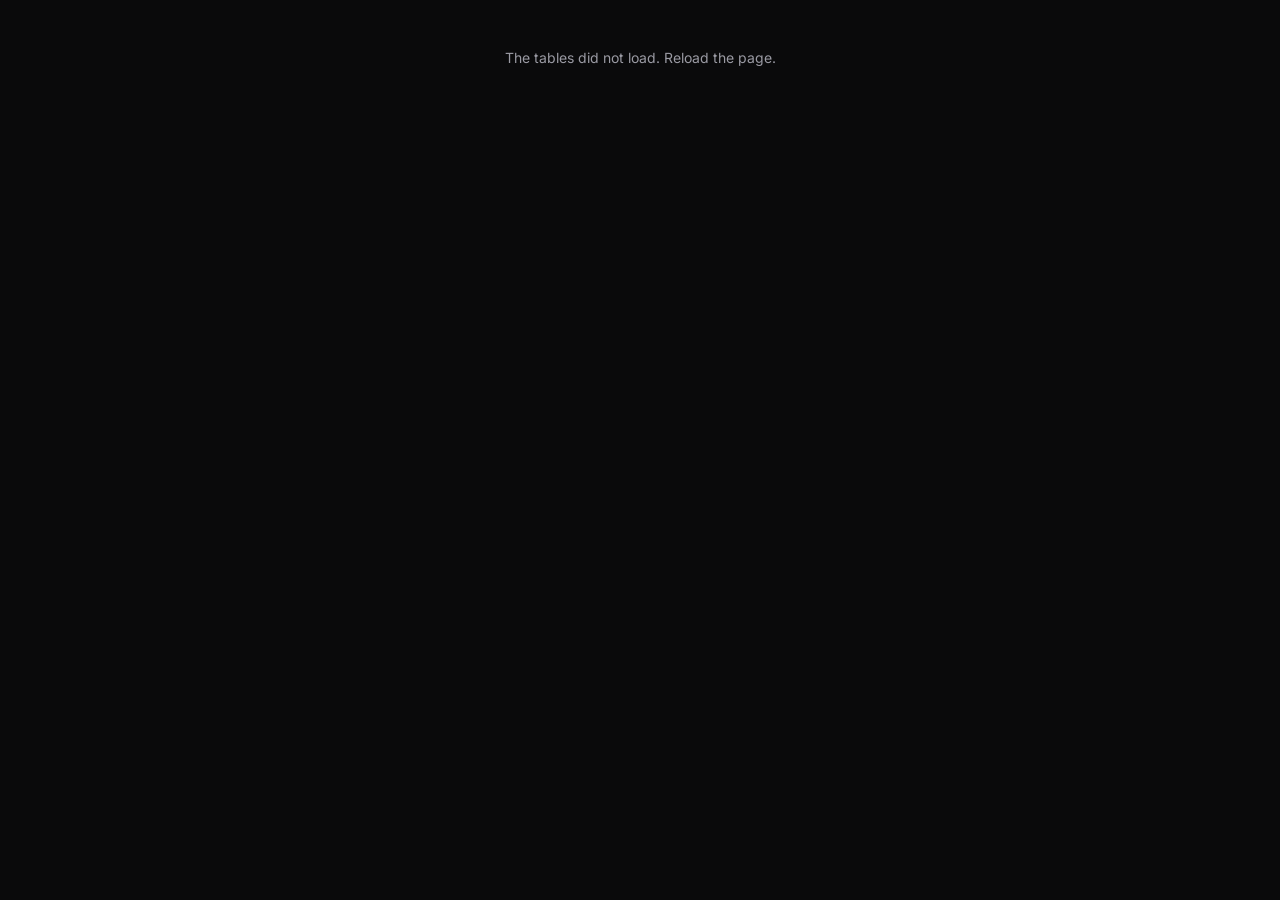
==== guide/index.html @ 0ccacfd0 "Quick guide, work in progress: a looser style for the engine, the table builder and the page Not fin" ====
<!doctype html>
<html lang="en">
<head>
<meta charset="utf-8">
<meta name="viewport" content="width=device-width,initial-scale=1,viewport-fit=cover">
<meta name="theme-color" content="#0A0A0B">
<title>Menlo Guide</title>
<link rel="icon" href="data:image/svg+xml,%3Csvg xmlns='http://www.w3.org/2000/svg' viewBox='0 0 40 40'%3E%3Crect width='40' height='40' rx='9' fill='%23FFD60A'/%3E%3Cpath d='M8 30V11l12 11 12-11v19h-5V22l-7 6.5L13 22v8z' fill='%230A0A0B'/%3E%3C/svg%3E">
<link rel="stylesheet" href="fonts.css">
<link rel="stylesheet" href="guide.css">
</head>
<body>
<!-- The quick guide: seat, stack, cards, what happened -> the play, read from tables (data.js).
     The page is these files and nothing else: it needs no server program and asks nobody for anything. -->
<div id="guide" class="guide"><p class="loading">Loading the tables&hellip;</p></div>
<noscript>The quick guide needs JavaScript.</noscript>
<script src="data.js"></script>
<script src="guide.js"></script>
</body>
</html>
---- guide/fonts.css ----
/* The two faces of Menlo.bet, kept beside the page: it asks nobody for anything. */
@font-face{font-family:"Barlow Semi Condensed";font-weight:700;font-style:normal;font-display:swap;src:url(fonts/barlow-semi-condensed-latin-700-normal.woff2) format("woff2")}
@font-face{font-family:"Barlow Semi Condensed";font-weight:800;font-style:normal;font-display:swap;src:url(fonts/barlow-semi-condensed-latin-800-normal.woff2) format("woff2")}
@font-face{font-family:"Barlow Semi Condensed";font-weight:800;font-style:italic;font-display:swap;src:url(fonts/barlow-semi-condensed-latin-800-italic.woff2) format("woff2")}
@font-face{font-family:Inter;font-weight:400;font-style:normal;font-display:swap;src:url(fonts/inter-latin-400-normal.woff2) format("woff2")}
@font-face{font-family:Inter;font-weight:500;font-style:normal;font-display:swap;src:url(fonts/inter-latin-500-normal.woff2) format("woff2")}
@font-face{font-family:Inter;font-weight:600;font-style:normal;font-display:swap;src:url(fonts/inter-latin-600-normal.woff2) format("woff2")}
@font-face{font-family:Inter;font-weight:700;font-style:normal;font-display:swap;src:url(fonts/inter-latin-700-normal.woff2) format("woff2")}
---- guide/guide.css ----
/* Menlo quick guide: one dark look, phone first.  The colours and the type are the table app's
   (poker_coach/app/static/app.css, section 2). */

/* ---------- 1. Tokens ---------- */
:root{
  color-scheme:dark;
  --ink:#0A0A0B;--panel:#151518;--raised:#1D1D22;--line:#26262B;--line-strong:#3A3A42;
  --yellow:#FFD60A;--yellow-hover:#E6B800;--yellow-wash:#1E1A0B;--yellow-deep:#3F3815;
  --white:#FFFFFF;--soft:#C9C9D1;--grey:#9A9AA3;
  --win:#3DDC84;--loss:#FF5C5C;--hot:#FF6B4A;
  --display:"Barlow Semi Condensed","Arial Narrow",Arial,sans-serif;
  --body:Inter,system-ui,"Segoe UI",Roboto,Arial,sans-serif;
  --r-card:16px;--r-ctl:12px;--r-in:10px;
  --gut:16px;
}

/* ---------- 2. Base ---------- */
*{box-sizing:border-box}
html,body{margin:0}
body{background:var(--ink);color:var(--white);font:400 14px/1.45 var(--body);
  -webkit-font-smoothing:antialiased;-moz-osx-font-smoothing:grayscale;-webkit-text-size-adjust:100%}
button,input{font:inherit;color:inherit;margin:0}
button{cursor:pointer;background:none;border:0;padding:0;text-align:inherit;-webkit-tap-highlight-color:transparent;touch-action:manipulation}
button:disabled{cursor:default}
h1,h2,h3,p{margin:0}
[hidden]{display:none!important}
:focus{outline:0}
:focus-visible{outline:2px solid var(--white);outline-offset:2px}
.eyebrow{font:700 11px/1.2 var(--body);letter-spacing:.1em;text-transform:uppercase;color:var(--grey)}
.hint{font-size:12px;color:var(--grey)}
.num{font-family:var(--display);font-weight:800;font-variant-numeric:tabular-nums lining-nums}

.guide{max-width:1180px;margin:0 auto;
  padding:0 max(var(--gut),env(safe-area-inset-right,0px)) 32px max(var(--gut),env(safe-area-inset-left,0px))}

/* ---------- 3. Header ---------- */
.top{display:flex;align-items:center;justify-content:space-between;gap:12px;height:52px}
.brand{display:flex;align-items:center;gap:10px;min-width:0}
.brand .mark{width:28px;height:28px;flex:none;display:block}
.word{font:italic 800 22px/1 var(--display);text-transform:uppercase;letter-spacing:-.01em;white-space:nowrap}
.word b{color:var(--yellow);font-weight:800}
.brand .sub{font:700 11px/1 var(--body);letter-spacing:.1em;text-transform:uppercase;color:var(--grey);white-space:nowrap;
  padding-left:10px;border-left:1px solid var(--line-strong)}
.next{flex:none;height:36px;padding:0 14px;border-radius:999px;border:1px solid var(--line-strong);background:var(--panel);
  font:600 13px/1 var(--body);color:var(--white);white-space:nowrap}
.next:hover{border-color:var(--white)}
.next b{color:var(--yellow);font-weight:700}

/* ---------- 4. Columns ---------- */
.cols{display:flex;flex-direction:column;gap:12px}
.col{display:contents}
#answer{order:1}
/* The answer in one line.  It takes no room: it lies over the top of the page while the answer is out of sight. */
#mini{order:1;position:sticky;top:0;z-index:6;height:0;margin-top:-12px}
.minibar{display:none;position:absolute;top:0;left:calc(-1 * var(--gut));right:calc(-1 * var(--gut));height:46px;align-items:center;gap:10px;
  padding:0 var(--gut);background:var(--panel);color:var(--white);border-bottom:1px solid var(--line-strong);box-shadow:0 6px 16px rgba(0,0,0,.5);text-align:left}
#mini.on .minibar{display:flex}
#mini.off .minibar{display:none}
.minibar b{font:800 18px/1 var(--display);padding:4px 7px;border-radius:6px;background:var(--white);color:var(--ink)}
.minibar .verb{font:italic 800 26px/1 var(--display);text-transform:uppercase;white-space:nowrap}
.minibar .size{font:800 16px/1 var(--display);text-transform:uppercase;white-space:nowrap}
.minibar .where{margin-left:auto;font:600 12px/1 var(--body);opacity:.75;white-space:nowrap}
.minibar.attack{background:var(--yellow);color:var(--ink);border-color:var(--yellow)}
.minibar.attack b{background:var(--ink);color:var(--yellow)}
.minibar.fold .verb{color:var(--soft)}
#inputs{order:2}
#plan{order:3}
#chart{order:4}
#post{order:5}
#notes{order:6}

.card{background:var(--panel);border:1px solid var(--line);border-radius:var(--r-card);padding:12px}
.card > .eyebrow:first-child{margin-bottom:10px}

/* ---------- 5. The answer ---------- */
.slab{border-radius:var(--r-card);padding:10px 14px 12px;background:var(--panel);border:1px solid var(--line-strong);min-height:96px}
.slab .spot{display:flex;justify-content:space-between;gap:10px;font:600 12px/1.3 var(--body);color:var(--grey)}
.slab .spot span:last-child{text-align:right}
.slab .row{display:flex;align-items:baseline;gap:10px;flex-wrap:wrap;margin-top:2px}
.slab .verb{font:italic 800 44px/1 var(--display);text-transform:uppercase;letter-spacing:-.01em;white-space:nowrap}
.slab .size{font:800 22px/1 var(--display);text-transform:uppercase;white-space:nowrap}
.slab .tag{align-self:center;padding:3px 8px;border-radius:999px;font:700 11px/1.2 var(--body);letter-spacing:.06em;text-transform:uppercase;
  background:var(--ink);color:var(--yellow);white-space:nowrap}
.slab .why{margin-top:6px;font-size:13px;line-height:1.4;color:var(--soft)}
.slab .facts{display:flex;flex-wrap:wrap;gap:6px;margin-top:8px}
.fact{padding:4px 8px;border-radius:8px;background:rgba(255,255,255,.08);font:600 12px/1.2 var(--body);white-space:nowrap}
.fact b{font:800 14px/1 var(--display);margin-left:4px}
.slab.attack{background:var(--yellow);border-color:var(--yellow);color:var(--ink)}
.slab.attack .spot,.slab.attack .why{color:var(--ink)}
.slab.attack .fact{background:rgba(10,10,11,.1)}
.slab.attack .tag{background:var(--ink);color:var(--yellow)}
.slab.passive{border:2px solid var(--white);padding:9px 13px 11px}
.slab.fold .verb{color:var(--soft)}
.slab.idle{border-style:dashed;border-color:var(--line-strong)}
.slab.idle .verb{font-size:30px;color:var(--grey)}

/* ---------- 6. Inputs ---------- */
.field{padding:10px 0;border-top:1px solid var(--line)}
.field:first-child{border-top:0;padding-top:0}
.field:last-child{padding-bottom:0}
.field > .head{display:flex;align-items:center;justify-content:space-between;gap:10px;margin-bottom:8px;min-height:20px}
.field > .head .hint{text-align:right}
.chips{display:flex;flex-wrap:wrap;gap:6px}
.chip{min-height:40px;min-width:44px;padding:0 12px;border-radius:var(--r-in);border:1px solid var(--line-strong);background:var(--raised);
  font:600 14px/1 var(--body);color:var(--soft);display:inline-flex;align-items:center;justify-content:center;text-align:center;white-space:nowrap}
.chip:hover{border-color:var(--grey);color:var(--white)}
.chip.on{background:var(--yellow);border-color:var(--yellow);color:var(--ink);font-weight:700}
.chip.small{min-height:34px;padding:0 10px;font-size:13px}
.chip:disabled{opacity:.35}
.seats{display:grid;grid-template-columns:repeat(auto-fit,minmax(58px,1fr));gap:6px}
.seats .chip{padding:0 4px;font:800 16px/1 var(--display);letter-spacing:.01em}
.sub{margin-top:8px;display:flex;align-items:center;gap:8px;flex-wrap:wrap}
.sub .eyebrow{flex:none}
.group{margin-top:10px}
.group:first-of-type{margin-top:0}
.group > .eyebrow{display:block;margin-bottom:6px;color:var(--grey)}
.group .sub{padding:8px 10px;border-radius:var(--r-in);background:var(--ink);border:1px solid var(--line)}

.stepper{display:inline-flex;align-items:center;gap:6px}
.stepper button{width:40px;height:40px;border-radius:var(--r-in);border:1px solid var(--line-strong);background:var(--raised);
  font:800 22px/1 var(--display);display:grid;place-items:center;color:var(--white)}
.stepper button:hover{border-color:var(--grey)}
.stepper .val{min-width:34px;text-align:center;font:800 22px/1 var(--display)}
.stepper.small button{width:32px;height:32px;font-size:18px}
.stepper.small .val{font-size:18px;min-width:22px}

.stack{display:flex;align-items:center;gap:10px;flex-wrap:wrap}
.stack input{width:76px;height:40px;border-radius:var(--r-in);border:1px solid var(--line-strong);background:var(--ink);
  text-align:center;font:800 24px/1 var(--display);color:var(--white);-moz-appearance:textfield;appearance:textfield}
.stack input::-webkit-outer-spin-button,.stack input::-webkit-inner-spin-button{-webkit-appearance:none;margin:0}
.stack input:focus{border-color:var(--yellow)}
.presets{display:grid;grid-template-columns:repeat(6,1fr);gap:6px;margin-top:8px}
.presets .chip{min-width:0;padding:0;font:800 16px/1 var(--display)}

.cardsrow{display:flex;align-items:center;gap:8px;flex-wrap:wrap}
.slot{width:40px;height:52px;border-radius:8px;border:1px solid var(--line-strong);background:var(--ink);display:grid;place-items:center;
  font:800 30px/1 var(--display)}
.slot.full{background:var(--white);color:var(--ink);border-color:var(--white)}
.slot.next{border-color:var(--yellow);box-shadow:0 0 0 2px rgba(255,214,10,.25)}
.suit{display:inline-flex;border-radius:var(--r-in);overflow:hidden;border:1px solid var(--line-strong)}
.suit button{min-height:40px;padding:0 12px;font:600 14px/1 var(--body);color:var(--soft);background:var(--raised)}
.suit button + button{border-left:1px solid var(--line-strong)}
.suit button.on{background:var(--yellow);color:var(--ink);font-weight:700}
.suit button:disabled{opacity:.35}
.clear{margin-left:auto;min-height:40px;padding:0 10px;border-radius:var(--r-in);font:600 13px/1 var(--body);color:var(--grey)}
.clear:hover{color:var(--white)}
.keys{display:grid;grid-template-columns:repeat(7,1fr);gap:6px;margin-top:8px}
.key{height:46px;border-radius:var(--r-in);border:1px solid var(--line-strong);background:var(--raised);
  font:800 24px/1 var(--display);display:grid;place-items:center;color:var(--white)}
.key:hover{border-color:var(--grey)}
.key:active{background:var(--yellow);color:var(--ink);border-color:var(--yellow)}
.key.back{font:600 13px/1 var(--body);color:var(--grey)}

/* ---------- 7. What next ---------- */
.plan .rows{display:flex;flex-direction:column;gap:6px}
.planrow{display:flex;align-items:center;justify-content:space-between;gap:10px;width:100%;min-height:44px;padding:6px 10px 6px 12px;
  border-radius:var(--r-in);border:1px solid var(--line);background:var(--raised)}
button.planrow:hover{border-color:var(--grey)}
.planrow .if{font-size:13px;color:var(--soft);min-width:0}
.planrow .then{flex:none;display:flex;align-items:center;gap:8px;font:italic 800 20px/1 var(--display);text-transform:uppercase;white-space:nowrap}
.planrow .then.attack{color:var(--yellow)}
.planrow .then.fold{color:var(--grey)}
.planrow .go{width:8px;height:8px;border-right:2px solid var(--grey);border-top:2px solid var(--grey);transform:rotate(45deg);flex:none}
.plan .rule{font-size:13px;color:var(--soft);padding:2px 2px 0}

/* ---------- 8. The chart ---------- */
.chart .head{display:flex;justify-content:space-between;align-items:baseline;gap:10px;margin-bottom:8px}
.chart .title{font:800 18px/1.15 var(--display);text-transform:uppercase;letter-spacing:.01em}
.legend{display:flex;flex-wrap:wrap;gap:4px 12px;margin-bottom:8px;font:600 12px/1.3 var(--body);color:var(--soft)}
.legend span{display:inline-flex;align-items:center;gap:5px;white-space:nowrap}
.legend i{width:12px;height:12px;border-radius:3px;display:inline-block;flex:none}
.grid{display:grid;grid-template-columns:repeat(13,1fr);gap:2px;touch-action:manipulation}
.cell{aspect-ratio:1/.86;display:grid;place-items:center;border-radius:3px;background:var(--ink);color:#6E6E78;
  font:700 10.5px/1 var(--display);letter-spacing:-.01em;position:relative;min-width:0}
.cell.r{background:var(--yellow);color:var(--ink)}
.cell.j{background:var(--hot);color:var(--ink)}
.cell.c{background:var(--white);color:var(--ink)}
.cell.k{background:#34343B;color:var(--white)}
.cell.b{background:var(--yellow-deep);color:var(--yellow)}
.cell.rc{background:var(--yellow);color:var(--ink);box-shadow:inset 0 -3px 0 var(--hot)}
.cell.close::after{content:"";position:absolute;top:0;right:0;width:0;height:0;border-style:solid;border-width:0 7px 7px 0;
  border-color:transparent var(--ink) transparent transparent;border-top-right-radius:3px}
.cell.f.close::after,.cell.k.close::after,.cell.b.close::after{border-color:transparent var(--yellow) transparent transparent}
.cell.me{box-shadow:0 0 0 2px var(--ink),0 0 0 4px var(--white);z-index:1}
.cell.rc.me{box-shadow:inset 0 -3px 0 var(--hot),0 0 0 2px var(--ink),0 0 0 4px var(--white)}
.cell.band{filter:brightness(1.25)}
.legend i.r{background:var(--yellow)}.legend i.j{background:var(--hot)}.legend i.c{background:var(--white)}
.legend i.k{background:#34343B}.legend i.b{background:var(--yellow-deep);border:1px solid var(--yellow)}
.legend i.f{background:var(--ink);border:1px solid var(--line-strong)}.legend i.rc{background:var(--yellow);box-shadow:inset 0 -3px 0 var(--hot)}
.chart .foot{margin-top:8px}

/* ---------- 9. After the flop ---------- */
.post summary,.notes summary{cursor:pointer;list-style:none;display:flex;align-items:center;justify-content:space-between;gap:10px}
.post summary::-webkit-details-marker,.notes summary::-webkit-details-marker{display:none}
.post summary .title,.notes summary .title{font:800 18px/1.15 var(--display);text-transform:uppercase}
.post summary::after,.notes summary::after{content:"";width:9px;height:9px;border-right:2px solid var(--grey);border-bottom:2px solid var(--grey);
  transform:rotate(45deg);margin-right:4px;flex:none}
.post[open] summary::after,.notes[open] summary::after{transform:rotate(-135deg)}
.post .body{margin-top:10px}
.post .out{margin-top:12px;border-radius:var(--r-ctl);padding:10px 12px;border:1px solid var(--line-strong);background:var(--raised)}
.post .out.attack{background:var(--yellow);border-color:var(--yellow);color:var(--ink)}
.post .out.passive{border:2px solid var(--white)}
.post .out .verb{font:italic 800 30px/1 var(--display);text-transform:uppercase}
.post .out .size{font:800 18px/1 var(--display);text-transform:uppercase;margin-left:8px}
.post .out .why{margin-top:6px;font-size:13px}
.post .out.attack .why{color:var(--ink)}
.post .q{margin-top:10px}
.post .out + .q{margin-top:14px;padding-top:12px;border-top:1px solid var(--line)}
.post .q:first-child{margin-top:0}
.post .q > .eyebrow{display:block;margin-bottom:6px}
.post .chip{white-space:normal;line-height:1.15;padding:6px 10px;font-size:13px}
.notes .body{margin-top:10px;font-size:13px;color:var(--soft)}
.notes .body p + p{margin-top:8px}
.notes .body b{color:var(--white)}

.loading{padding:48px 0;text-align:center;color:var(--grey)}
.foot{margin-top:16px;font-size:12px;color:var(--grey);text-align:center}

/* ---------- 10. Wider ---------- */
@media (min-width:560px){
  .keys{grid-template-columns:repeat(13,1fr)}
  .key{height:44px;font-size:22px}
  .key.back{display:none}
  .presets{grid-template-columns:repeat(12,1fr)}
  .cell{font-size:12px}
}
@media (min-width:960px){
  .top{height:60px}
  .brand .mark{width:32px;height:32px}
  .word{font-size:26px}
  .cols{display:grid;grid-template-columns:minmax(380px,440px) minmax(0,1fr);gap:16px;align-items:start}
  .col{display:flex;flex-direction:column;gap:12px;min-width:0}
  #mini{display:none}
  .col.right{position:sticky;top:12px}
  .slab{min-height:128px;padding:14px 18px 16px}
  .slab .verb{font-size:60px}
  .slab .size{font-size:28px}
  .slab .why{font-size:14px}
  .cell{font-size:13px;aspect-ratio:1/.8}
  .grid{gap:3px}
}
@media (max-width:479px){
  .brand .sub{display:none}
}
@media (max-width:359px){
  .word{font-size:19px}
  .chip{padding:0 9px}
}
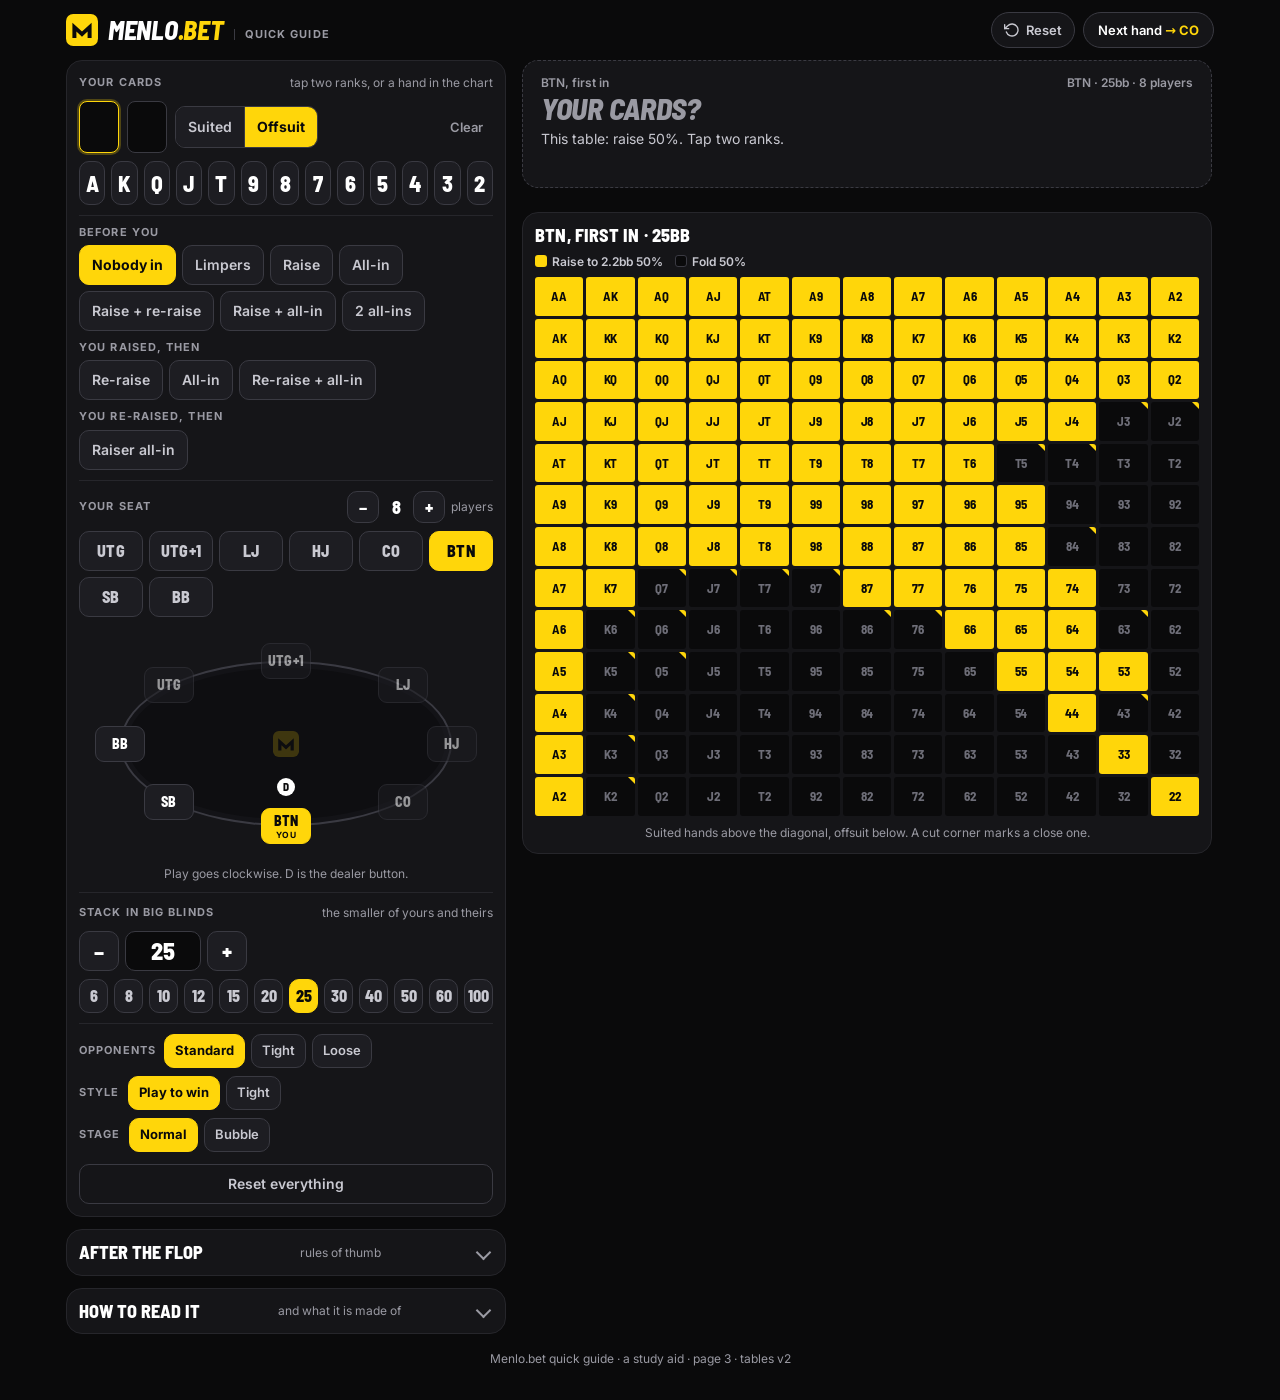
==== commit 158b83c0: "Quick guide page 3: the size of a raise, and the big blind's answers checked The user doubted a big " ====
--- a/guide/index.html
+++ b/guide/index.html
@@ -7,14 +7,16 @@
 <title>Menlo Guide</title>
 <link rel="icon" href="data:image/svg+xml,%3Csvg xmlns='http://www.w3.org/2000/svg' viewBox='0 0 40 40'%3E%3Crect width='40' height='40' rx='9' fill='%23FFD60A'/%3E%3Cpath d='M8 30V11l12 11 12-11v19h-5V22l-7 6.5L13 22v8z' fill='%230A0A0B'/%3E%3C/svg%3E">
 <link rel="stylesheet" href="fonts.css">
-<link rel="stylesheet" href="guide.css">
+<link rel="stylesheet" href="guide.css?v=3">
 </head>
 <body>
 <!-- The quick guide: seat, stack, cards, what happened -> the play, read from tables (data.js).
      The page is these files and nothing else: it needs no server program and asks nobody for anything. -->
 <div id="guide" class="guide"><p class="loading">Loading the tables&hellip;</p></div>
 <noscript>The quick guide needs JavaScript.</noscript>
-<script src="data.js"></script>
-<script src="guide.js"></script>
+<!-- The numbers are the page's (guide.js, guide.css) and the tables' (data.js): a browser that kept an
+     older copy of a file asks for the new one when its number changes. -->
+<script src="data.js?v=2"></script>
+<script src="guide.js?v=3"></script>
 </body>
 </html>
--- a/guide/guide.css
+++ b/guide/guide.css
@@ -41,9 +41,14 @@
 .word b{color:var(--yellow);font-weight:800}
 .brand .sub{font:700 11px/1 var(--body);letter-spacing:.1em;text-transform:uppercase;color:var(--grey);white-space:nowrap;
   padding-left:10px;border-left:1px solid var(--line-strong)}
+.tools{display:flex;align-items:center;gap:8px;flex:none}
+.reset{flex:none;height:36px;min-width:36px;padding:0 9px;border-radius:999px;border:1px solid var(--line-strong);background:var(--panel);
+  display:inline-flex;align-items:center;justify-content:center;gap:6px;font:600 13px/1 var(--body);color:var(--soft);white-space:nowrap}
+.reset svg{width:16px;height:16px;flex:none;fill:none;stroke:currentColor;stroke-width:2;stroke-linecap:round;stroke-linejoin:round}
+.reset span{display:none}                      /* the word shows where there is room for it (section 11) */
+.reset.undo{padding:0 12px;border-color:var(--yellow);color:var(--yellow);font-weight:700}
 .next{flex:none;height:36px;padding:0 14px;border-radius:999px;border:1px solid var(--line-strong);background:var(--panel);
   font:600 13px/1 var(--body);color:var(--white);white-space:nowrap}
-.next:hover{border-color:var(--white)}
 .next b{color:var(--yellow);font-weight:700}
 
 /* ---------- 4. Columns ---------- */
@@ -103,23 +108,47 @@
 .chips{display:flex;flex-wrap:wrap;gap:6px}
 .chip{min-height:40px;min-width:44px;padding:0 12px;border-radius:var(--r-in);border:1px solid var(--line-strong);background:var(--raised);
   font:600 14px/1 var(--body);color:var(--soft);display:inline-flex;align-items:center;justify-content:center;text-align:center;white-space:nowrap}
-.chip:hover{border-color:var(--grey);color:var(--white)}
 .chip.on{background:var(--yellow);border-color:var(--yellow);color:var(--ink);font-weight:700}
 .chip.small{min-height:34px;padding:0 10px;font-size:13px}
 .chip:disabled{opacity:.35}
 .seats{display:grid;grid-template-columns:repeat(auto-fit,minmax(58px,1fr));gap:6px}
 .seats .chip{padding:0 4px;font:800 16px/1 var(--display);letter-spacing:.01em}
+/* The table from above: seats on the rim of the felt, yours at the bottom. */
+.map{position:relative;aspect-ratio:9/5;max-width:440px;margin:12px auto 0}
+.map .felt{position:absolute;left:10%;right:10%;top:14%;bottom:14%;border-radius:50%;background:#0E0E11;border:2px solid var(--line-strong);
+  box-shadow:inset 0 0 0 5px #131317;display:grid;place-items:center}
+.map .felt .mark{width:26px;height:26px;opacity:.2}
+.pod{position:absolute;transform:translate(-50%,-50%);min-width:50px;height:36px;padding:0 6px;border-radius:9px;border:1px solid var(--line-strong);
+  background:var(--raised);color:var(--white);display:flex;flex-direction:column;align-items:center;justify-content:center;gap:3px;white-space:nowrap}
+.pod b{font:800 14px/1 var(--display);letter-spacing:.01em}
+.pod i{font:700 8.5px/1 var(--body);font-style:normal;letter-spacing:.06em;text-transform:uppercase;color:var(--grey)}
+.pod.fold{opacity:.55}                         /* out of the hand: fainter, the name still easy to read */
+.pod.you,.pod.raised,.pod.reraised{background:var(--yellow);border-color:var(--yellow);color:var(--ink);z-index:1}
+.pod.you i,.pod.raised i,.pod.reraised i{color:var(--ink)}
+.pod.raise,.pod.reraise{border-color:var(--yellow)}
+.pod.raise i,.pod.reraise i{color:var(--yellow)}
+.pod.allin{border-color:var(--hot)}
+.pod.allin i{color:var(--hot)}
+.pod.call,.pod.limp{border-color:var(--white)}
+.pod.call i,.pod.limp i{color:var(--white)}
+button.pod.can.fold{opacity:.8}                /* a seat that can be chosen is less faint than one that only folded */
+.map .dealer{position:absolute;transform:translate(-50%,-50%);width:18px;height:18px;border-radius:50%;background:var(--white);color:var(--ink);
+  font:800 11px/18px var(--display);text-align:center}
+.maphint{margin-top:6px;text-align:center}
+.resetall{display:block;width:100%;min-height:40px;margin-top:12px;border-radius:var(--r-in);border:1px solid var(--line-strong);
+  font:600 14px/1 var(--body);color:var(--soft);text-align:center}
+.resetall.undo{border-color:var(--yellow);color:var(--yellow);font-weight:700}
 .sub{margin-top:8px;display:flex;align-items:center;gap:8px;flex-wrap:wrap}
 .sub .eyebrow{flex:none}
 .group{margin-top:10px}
 .group:first-of-type{margin-top:0}
 .group > .eyebrow{display:block;margin-bottom:6px;color:var(--grey)}
+.subhint{margin:6px 2px 0}
 .group .sub{padding:8px 10px;border-radius:var(--r-in);background:var(--ink);border:1px solid var(--line)}
 
 .stepper{display:inline-flex;align-items:center;gap:6px}
 .stepper button{width:40px;height:40px;border-radius:var(--r-in);border:1px solid var(--line-strong);background:var(--raised);
   font:800 22px/1 var(--display);display:grid;place-items:center;color:var(--white)}
-.stepper button:hover{border-color:var(--grey)}
 .stepper .val{min-width:34px;text-align:center;font:800 22px/1 var(--display)}
 .stepper.small button{width:32px;height:32px;font-size:18px}
 .stepper.small .val{font-size:18px;min-width:22px}
@@ -143,11 +172,9 @@
 .suit button.on{background:var(--yellow);color:var(--ink);font-weight:700}
 .suit button:disabled{opacity:.35}
 .clear{margin-left:auto;min-height:40px;padding:0 10px;border-radius:var(--r-in);font:600 13px/1 var(--body);color:var(--grey)}
-.clear:hover{color:var(--white)}
 .keys{display:grid;grid-template-columns:repeat(7,1fr);gap:6px;margin-top:8px}
 .key{height:46px;border-radius:var(--r-in);border:1px solid var(--line-strong);background:var(--raised);
   font:800 24px/1 var(--display);display:grid;place-items:center;color:var(--white)}
-.key:hover{border-color:var(--grey)}
 .key:active{background:var(--yellow);color:var(--ink);border-color:var(--yellow)}
 .key.back{font:600 13px/1 var(--body);color:var(--grey)}
 
@@ -155,7 +182,6 @@
 .plan .rows{display:flex;flex-direction:column;gap:6px}
 .planrow{display:flex;align-items:center;justify-content:space-between;gap:10px;width:100%;min-height:44px;padding:6px 10px 6px 12px;
   border-radius:var(--r-in);border:1px solid var(--line);background:var(--raised)}
-button.planrow:hover{border-color:var(--grey)}
 .planrow .if{font-size:13px;color:var(--soft);min-width:0}
 .planrow .then{flex:none;display:flex;align-items:center;gap:8px;font:italic 800 20px/1 var(--display);text-transform:uppercase;white-space:nowrap}
 .planrow .then.attack{color:var(--yellow)}
@@ -216,7 +242,29 @@
 .loading{padding:48px 0;text-align:center;color:var(--grey)}
 .foot{margin-top:16px;font-size:12px;color:var(--grey);text-align:center}
 
-/* ---------- 10. Wider ---------- */
+/* ---------- 10. A pointer that hovers (on a phone these would stay lit after a tap) ---------- */
+@media (hover:hover){
+  .next:hover{border-color:var(--white)}
+  .chip:hover{border-color:var(--grey);color:var(--white)}
+  .stepper button:hover{border-color:var(--grey)}
+  .clear:hover{color:var(--white)}
+  .key:hover{border-color:var(--grey)}
+  button.planrow:hover{border-color:var(--grey)}
+  .reset:hover,.resetall:hover{border-color:var(--white);color:var(--white)}
+  .reset.undo:hover,.resetall.undo:hover{border-color:var(--yellow);color:var(--yellow)}
+  button.pod.can:hover{border-color:var(--white);opacity:1}
+  .chip.on:hover{border-color:var(--yellow);color:var(--ink)}
+}
+
+/* ---------- 11. Wider ---------- */
+@media (min-width:480px){
+  .reset{padding:0 12px}
+  .reset span{display:inline}
+}
+@media (max-width:399px){
+  .top{gap:8px}
+  .next{padding:0 10px}
+}
 @media (min-width:560px){
   .keys{grid-template-columns:repeat(13,1fr)}
   .key{height:44px;font-size:22px}
@@ -231,13 +279,17 @@
   .cols{display:grid;grid-template-columns:minmax(380px,440px) minmax(0,1fr);gap:16px;align-items:start}
   .col{display:flex;flex-direction:column;gap:12px;min-width:0}
   #mini{display:none}
-  .col.right{position:sticky;top:12px}
+  /* the answer, what comes next and the chart stay in sight while the choices scroll; when they are taller
+     than the window they scroll on their own */
+  .col.right{position:sticky;top:12px;max-height:calc(100vh - 72px);overflow-y:auto;overscroll-behavior:contain;
+    scrollbar-width:thin;scrollbar-color:var(--line-strong) transparent;padding-right:2px}
   .slab{min-height:128px;padding:14px 18px 16px}
   .slab .verb{font-size:60px}
   .slab .size{font-size:28px}
   .slab .why{font-size:14px}
   .cell{font-size:13px;aspect-ratio:1/.8}
   .grid{gap:3px}
+  .plan .rows{display:grid;grid-template-columns:1fr 1fr}        /* two side by side: the chart keeps its place in the window */
 }
 @media (max-width:479px){
   .brand .sub{display:none}
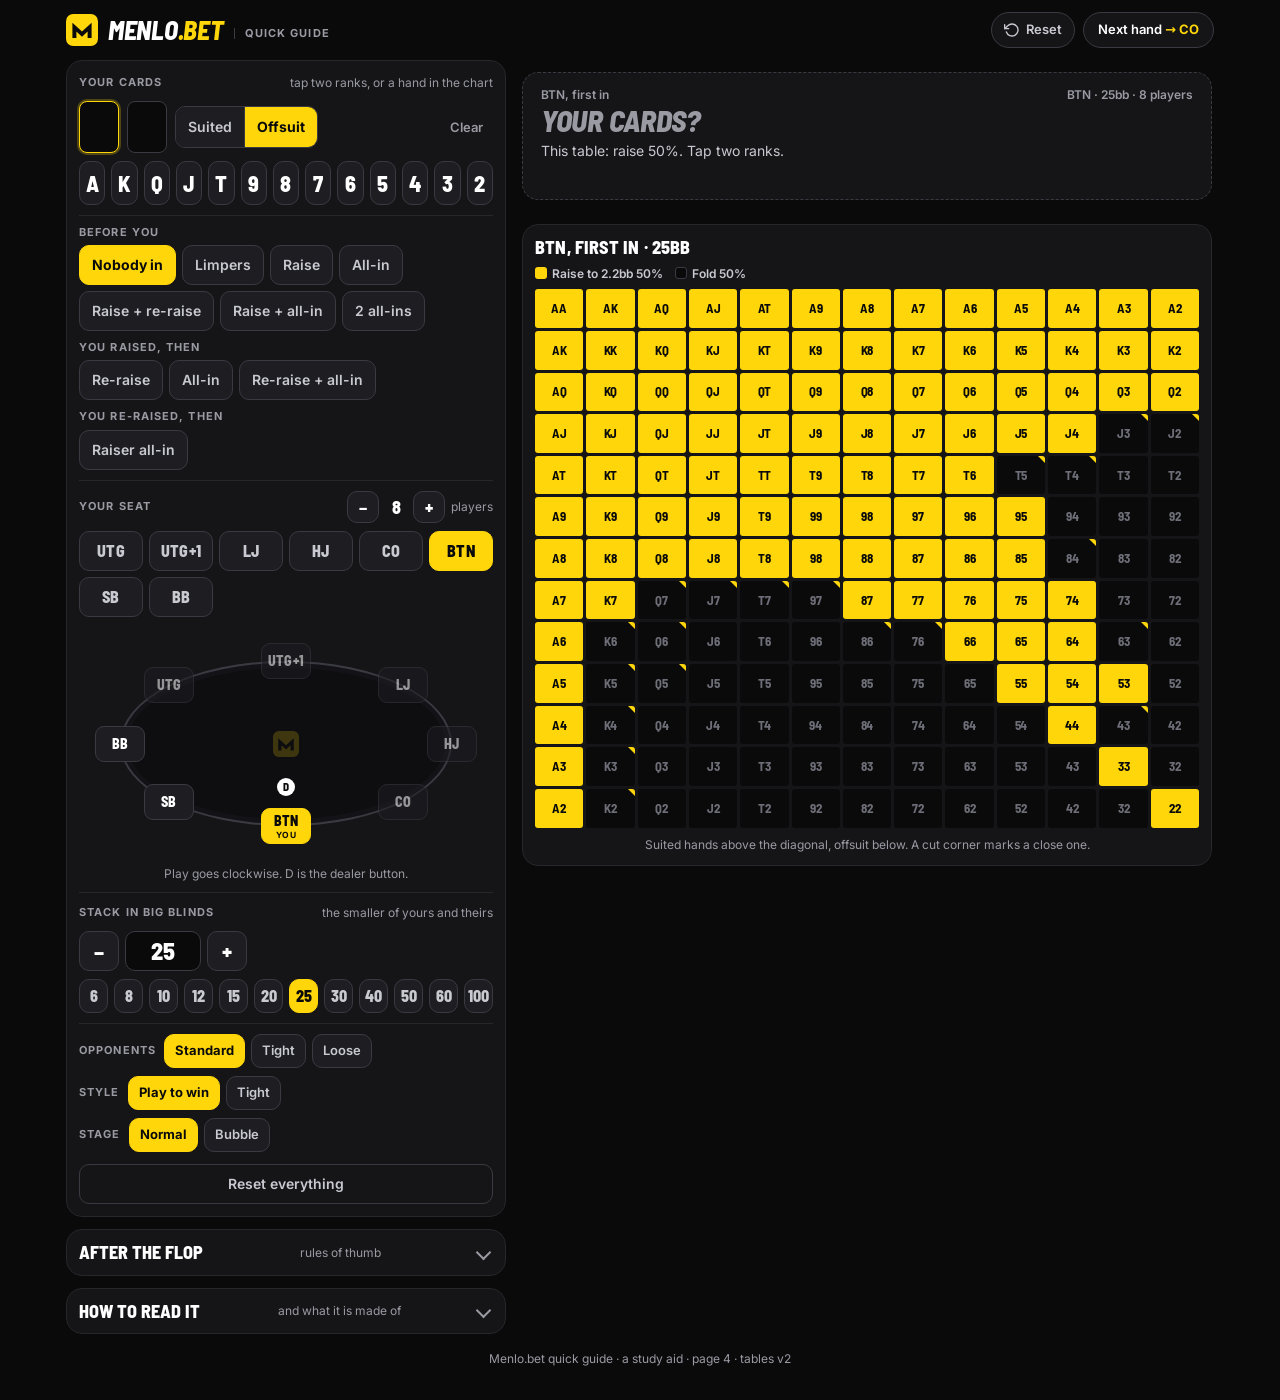
==== commit 08976fbc: "Quick guide page 4: the bar with Next hand stays at the top of the window The user asked for the Nex" ====
--- a/guide/index.html
+++ b/guide/index.html
@@ -7,7 +7,7 @@
 <title>Menlo Guide</title>
 <link rel="icon" href="data:image/svg+xml,%3Csvg xmlns='http://www.w3.org/2000/svg' viewBox='0 0 40 40'%3E%3Crect width='40' height='40' rx='9' fill='%23FFD60A'/%3E%3Cpath d='M8 30V11l12 11 12-11v19h-5V22l-7 6.5L13 22v8z' fill='%230A0A0B'/%3E%3C/svg%3E">
 <link rel="stylesheet" href="fonts.css">
-<link rel="stylesheet" href="guide.css?v=3">
+<link rel="stylesheet" href="guide.css?v=4">
 </head>
 <body>
 <!-- The quick guide: seat, stack, cards, what happened -> the play, read from tables (data.js).
@@ -17,6 +17,6 @@
 <!-- The numbers are the page's (guide.js, guide.css) and the tables' (data.js): a browser that kept an
      older copy of a file asks for the new one when its number changes. -->
 <script src="data.js?v=2"></script>
-<script src="guide.js?v=3"></script>
+<script src="guide.js?v=4"></script>
 </body>
 </html>
--- a/guide/guide.css
+++ b/guide/guide.css
@@ -30,11 +30,15 @@
 .hint{font-size:12px;color:var(--grey)}
 .num{font-family:var(--display);font-weight:800;font-variant-numeric:tabular-nums lining-nums}
 
-.guide{max-width:1180px;margin:0 auto;
-  padding:0 max(var(--gut),env(safe-area-inset-right,0px)) 32px max(var(--gut),env(safe-area-inset-left,0px))}
-
-/* ---------- 3. Header ---------- */
-.top{display:flex;align-items:center;justify-content:space-between;gap:12px;height:52px}
+html{scroll-padding-top:64px}                  /* what is scrolled to does not hide under the bar at the top */
+.guide{--gl:max(var(--gut),env(safe-area-inset-left,0px));--gr:max(var(--gut),env(safe-area-inset-right,0px));
+  max-width:1180px;margin:0 auto;padding:0 var(--gr) 32px var(--gl)}
+
+/* ---------- 3. Header: it stays at the top of the window, with Reset and Next hand in it ---------- */
+.top{position:sticky;top:0;z-index:8;display:flex;align-items:center;justify-content:space-between;gap:12px;
+  height:calc(52px + env(safe-area-inset-top,0px));padding:env(safe-area-inset-top,0px) var(--gr) 0 var(--gl);
+  margin:0 calc(-1 * var(--gr)) 0 calc(-1 * var(--gl));background:var(--ink);border-bottom:1px solid transparent}
+.top.scrolled{border-bottom-color:var(--line-strong);box-shadow:0 6px 16px rgba(0,0,0,.5)}
 .brand{display:flex;align-items:center;gap:10px;min-width:0}
 .brand .mark{width:28px;height:28px;flex:none;display:block}
 .word{font:italic 800 22px/1 var(--display);text-transform:uppercase;letter-spacing:-.01em;white-space:nowrap}
@@ -50,24 +54,33 @@
 .next{flex:none;height:36px;padding:0 14px;border-radius:999px;border:1px solid var(--line-strong);background:var(--panel);
   font:600 13px/1 var(--body);color:var(--white);white-space:nowrap}
 .next b{color:var(--yellow);font-weight:700}
+.next .short{display:none}
 
 /* ---------- 4. Columns ---------- */
 .cols{display:flex;flex-direction:column;gap:12px}
 .col{display:contents}
 #answer{order:1}
-/* The answer in one line.  It takes no room: it lies over the top of the page while the answer is out of sight. */
-#mini{order:1;position:sticky;top:0;z-index:6;height:0;margin-top:-12px}
-.minibar{display:none;position:absolute;top:0;left:calc(-1 * var(--gut));right:calc(-1 * var(--gut));height:46px;align-items:center;gap:10px;
-  padding:0 var(--gut);background:var(--panel);color:var(--white);border-bottom:1px solid var(--line-strong);box-shadow:0 6px 16px rgba(0,0,0,.5);text-align:left}
-#mini.on .minibar{display:flex}
-#mini.off .minibar{display:none}
-.minibar b{font:800 18px/1 var(--display);padding:4px 7px;border-radius:6px;background:var(--white);color:var(--ink)}
-.minibar .verb{font:italic 800 26px/1 var(--display);text-transform:uppercase;white-space:nowrap}
-.minibar .size{font:800 16px/1 var(--display);text-transform:uppercase;white-space:nowrap}
-.minibar .where{margin-left:auto;font:600 12px/1 var(--body);opacity:.75;white-space:nowrap}
-.minibar.attack{background:var(--yellow);color:var(--ink);border-color:var(--yellow)}
-.minibar.attack b{background:var(--ink);color:var(--yellow)}
+/* The answer in one line, in the bar at the top where the name is: it shows while the answer itself is out of
+   sight (the bar is then "away"), and not over the rules for after the flop ("post").  A tap goes back up. */
+#mini{display:none;flex:1 1 auto;min-width:0}
+.minibar{display:flex;align-items:center;gap:8px;min-width:0;max-width:100%;height:40px;color:var(--white);text-align:left}
+.minibar b{flex:none;font:800 17px/1 var(--display);padding:5px 7px;border-radius:6px;background:var(--white);color:var(--ink)}
+.minibar .verb{flex:none;font:italic 800 24px/1 var(--display);text-transform:uppercase;white-space:nowrap}
+.minibar .size{flex:0 1 auto;min-width:0;overflow:hidden;text-overflow:ellipsis;font:800 15px/1 var(--display);text-transform:uppercase;white-space:nowrap}
+.minibar .where{display:none;flex:none;font:600 12px/1 var(--body);color:var(--grey);white-space:nowrap}
+.minibar.attack .verb,.minibar.attack .size{color:var(--yellow)}
 .minibar.fold .verb{color:var(--soft)}
+@media (max-width:959px){
+  .top.away:not(.post) .brand{display:none}
+  .top.away:not(.post) #mini{display:flex}
+}
+@media (max-width:479px){                      /* a phone: the shorter word leaves the answer its room */
+  .top.away:not(.post) .next .long{display:none}
+  .top.away:not(.post) .next .short{display:inline}
+}
+@media (min-width:600px){
+  .minibar .where{display:inline;margin-left:4px}
+}
 #inputs{order:2}
 #plan{order:3}
 #chart{order:4}
@@ -273,16 +286,16 @@
   .cell{font-size:12px}
 }
 @media (min-width:960px){
-  .top{height:60px}
+  html{scroll-padding-top:72px}
+  .top{height:calc(60px + env(safe-area-inset-top,0px))}
   .brand .mark{width:32px;height:32px}
   .word{font-size:26px}
   .cols{display:grid;grid-template-columns:minmax(380px,440px) minmax(0,1fr);gap:16px;align-items:start}
   .col{display:flex;flex-direction:column;gap:12px;min-width:0}
-  #mini{display:none}
-  /* the answer, what comes next and the chart stay in sight while the choices scroll; when they are taller
-     than the window they scroll on their own */
-  .col.right{position:sticky;top:12px;max-height:calc(100vh - 72px);overflow-y:auto;overscroll-behavior:contain;
-    scrollbar-width:thin;scrollbar-color:var(--line-strong) transparent;padding-right:2px}
+  /* the answer, what comes next and the chart stay in sight under the bar while the choices scroll; when
+     they are taller than the window they scroll on their own */
+  .col.right{position:sticky;top:calc(72px + env(safe-area-inset-top,0px));max-height:calc(100vh - 84px - env(safe-area-inset-top,0px));
+    overflow-y:auto;overscroll-behavior:contain;scrollbar-width:thin;scrollbar-color:var(--line-strong) transparent;padding-right:2px}
   .slab{min-height:128px;padding:14px 18px 16px}
   .slab .verb{font-size:60px}
   .slab .size{font-size:28px}
@@ -297,4 +310,5 @@
 @media (max-width:359px){
   .word{font-size:19px}
   .chip{padding:0 9px}
-}
+  .minibar .size{display:none}                 /* no room for half a number: the answer itself is one tap up */
+}
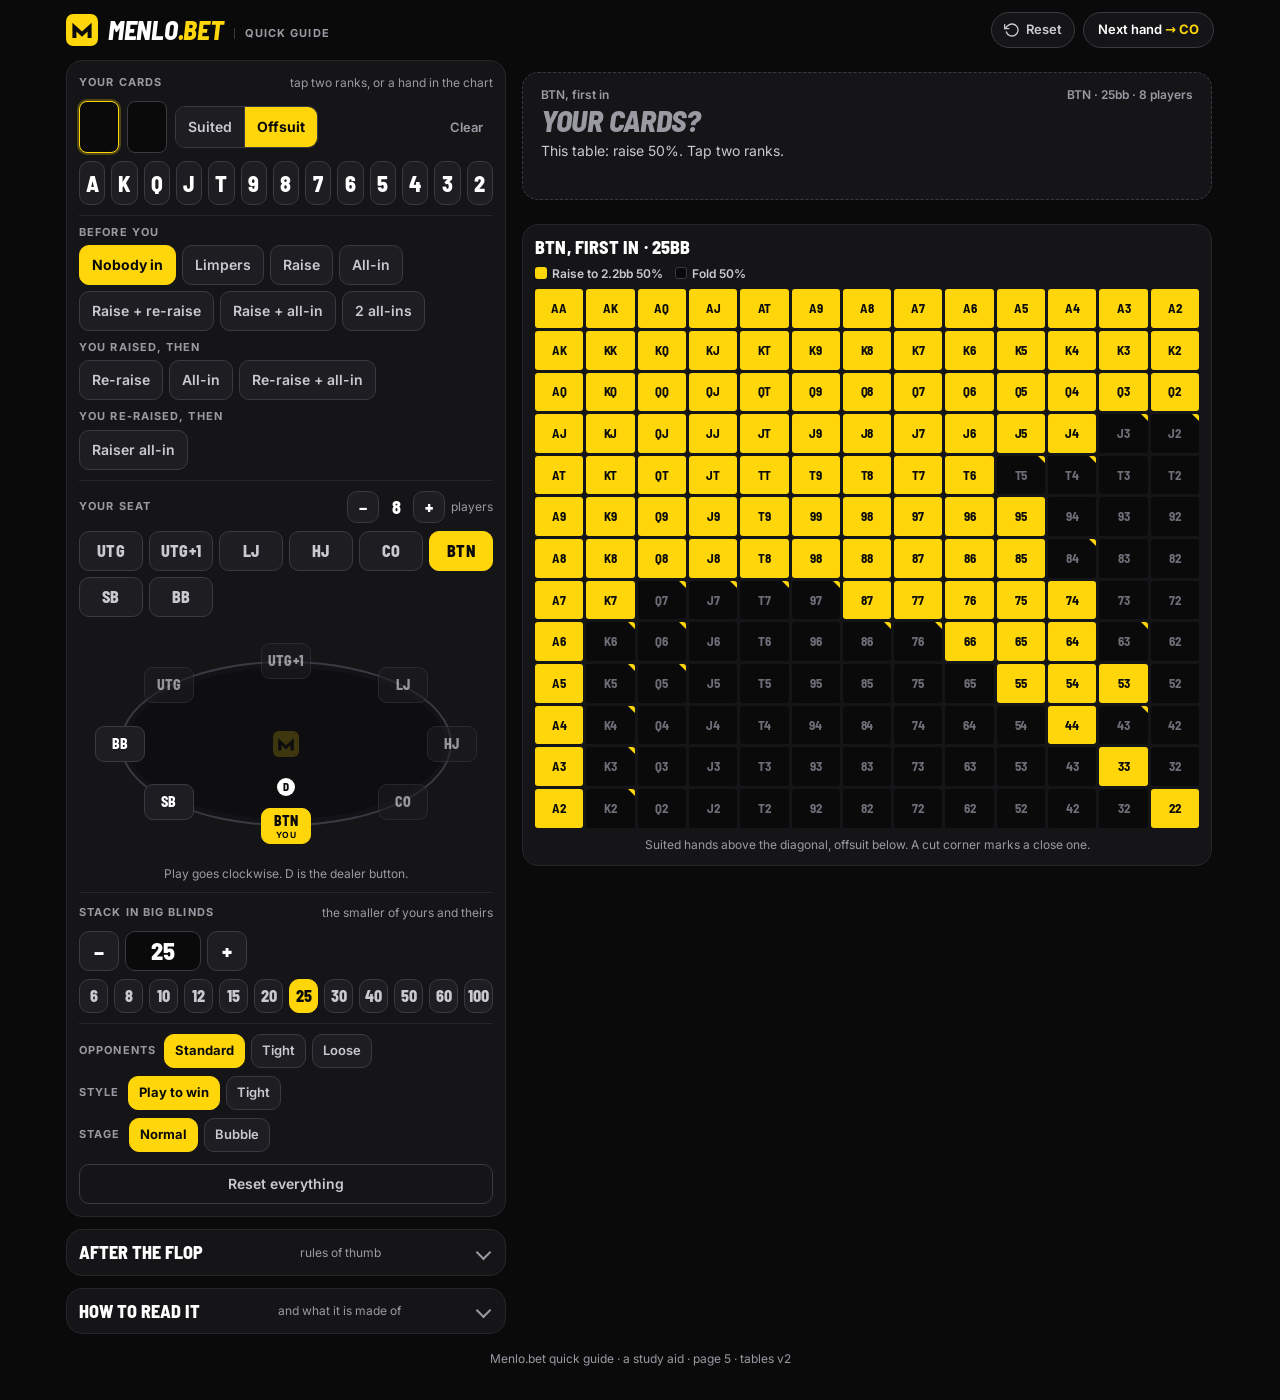
==== commit 6faa24e5: "Quick guide page 5: the fixed bar under a phone's status bar Page 4 gave the bar at the top its own " ====
--- a/guide/index.html
+++ b/guide/index.html
@@ -7,7 +7,7 @@
 <title>Menlo Guide</title>
 <link rel="icon" href="data:image/svg+xml,%3Csvg xmlns='http://www.w3.org/2000/svg' viewBox='0 0 40 40'%3E%3Crect width='40' height='40' rx='9' fill='%23FFD60A'/%3E%3Cpath d='M8 30V11l12 11 12-11v19h-5V22l-7 6.5L13 22v8z' fill='%230A0A0B'/%3E%3C/svg%3E">
 <link rel="stylesheet" href="fonts.css">
-<link rel="stylesheet" href="guide.css?v=4">
+<link rel="stylesheet" href="guide.css?v=5">
 </head>
 <body>
 <!-- The quick guide: seat, stack, cards, what happened -> the play, read from tables (data.js).
@@ -17,6 +17,6 @@
 <!-- The numbers are the page's (guide.js, guide.css) and the tables' (data.js): a browser that kept an
      older copy of a file asks for the new one when its number changes. -->
 <script src="data.js?v=2"></script>
-<script src="guide.js?v=4"></script>
+<script src="guide.js?v=5"></script>
 </body>
 </html>
--- a/guide/guide.css
+++ b/guide/guide.css
@@ -30,14 +30,17 @@
 .hint{font-size:12px;color:var(--grey)}
 .num{font-family:var(--display);font-weight:800;font-variant-numeric:tabular-nums lining-nums}
 
-html{scroll-padding-top:64px}                  /* what is scrolled to does not hide under the bar at the top */
+/* A window that runs edge to edge under a phone's status bar: the page starts below it (a host that pads the
+   page itself, as the Artifact frame does, says the same), and the bar at the top reaches up over that strip. */
+:root{padding-top:env(safe-area-inset-top,0px)}
+html{scroll-padding-top:calc(64px + env(safe-area-inset-top,0px))}       /* what is scrolled to does not hide under the bar */
 .guide{--gl:max(var(--gut),env(safe-area-inset-left,0px));--gr:max(var(--gut),env(safe-area-inset-right,0px));
   max-width:1180px;margin:0 auto;padding:0 var(--gr) 32px var(--gl)}
 
 /* ---------- 3. Header: it stays at the top of the window, with Reset and Next hand in it ---------- */
 .top{position:sticky;top:0;z-index:8;display:flex;align-items:center;justify-content:space-between;gap:12px;
   height:calc(52px + env(safe-area-inset-top,0px));padding:env(safe-area-inset-top,0px) var(--gr) 0 var(--gl);
-  margin:0 calc(-1 * var(--gr)) 0 calc(-1 * var(--gl));background:var(--ink);border-bottom:1px solid transparent}
+  margin:calc(-1 * env(safe-area-inset-top,0px)) calc(-1 * var(--gr)) 0 calc(-1 * var(--gl));background:var(--ink);border-bottom:1px solid transparent}
 .top.scrolled{border-bottom-color:var(--line-strong);box-shadow:0 6px 16px rgba(0,0,0,.5)}
 .brand{display:flex;align-items:center;gap:10px;min-width:0}
 .brand .mark{width:28px;height:28px;flex:none;display:block}
@@ -286,7 +289,7 @@
   .cell{font-size:12px}
 }
 @media (min-width:960px){
-  html{scroll-padding-top:72px}
+  html{scroll-padding-top:calc(72px + env(safe-area-inset-top,0px))}
   .top{height:calc(60px + env(safe-area-inset-top,0px))}
   .brand .mark{width:32px;height:32px}
   .word{font-size:26px}
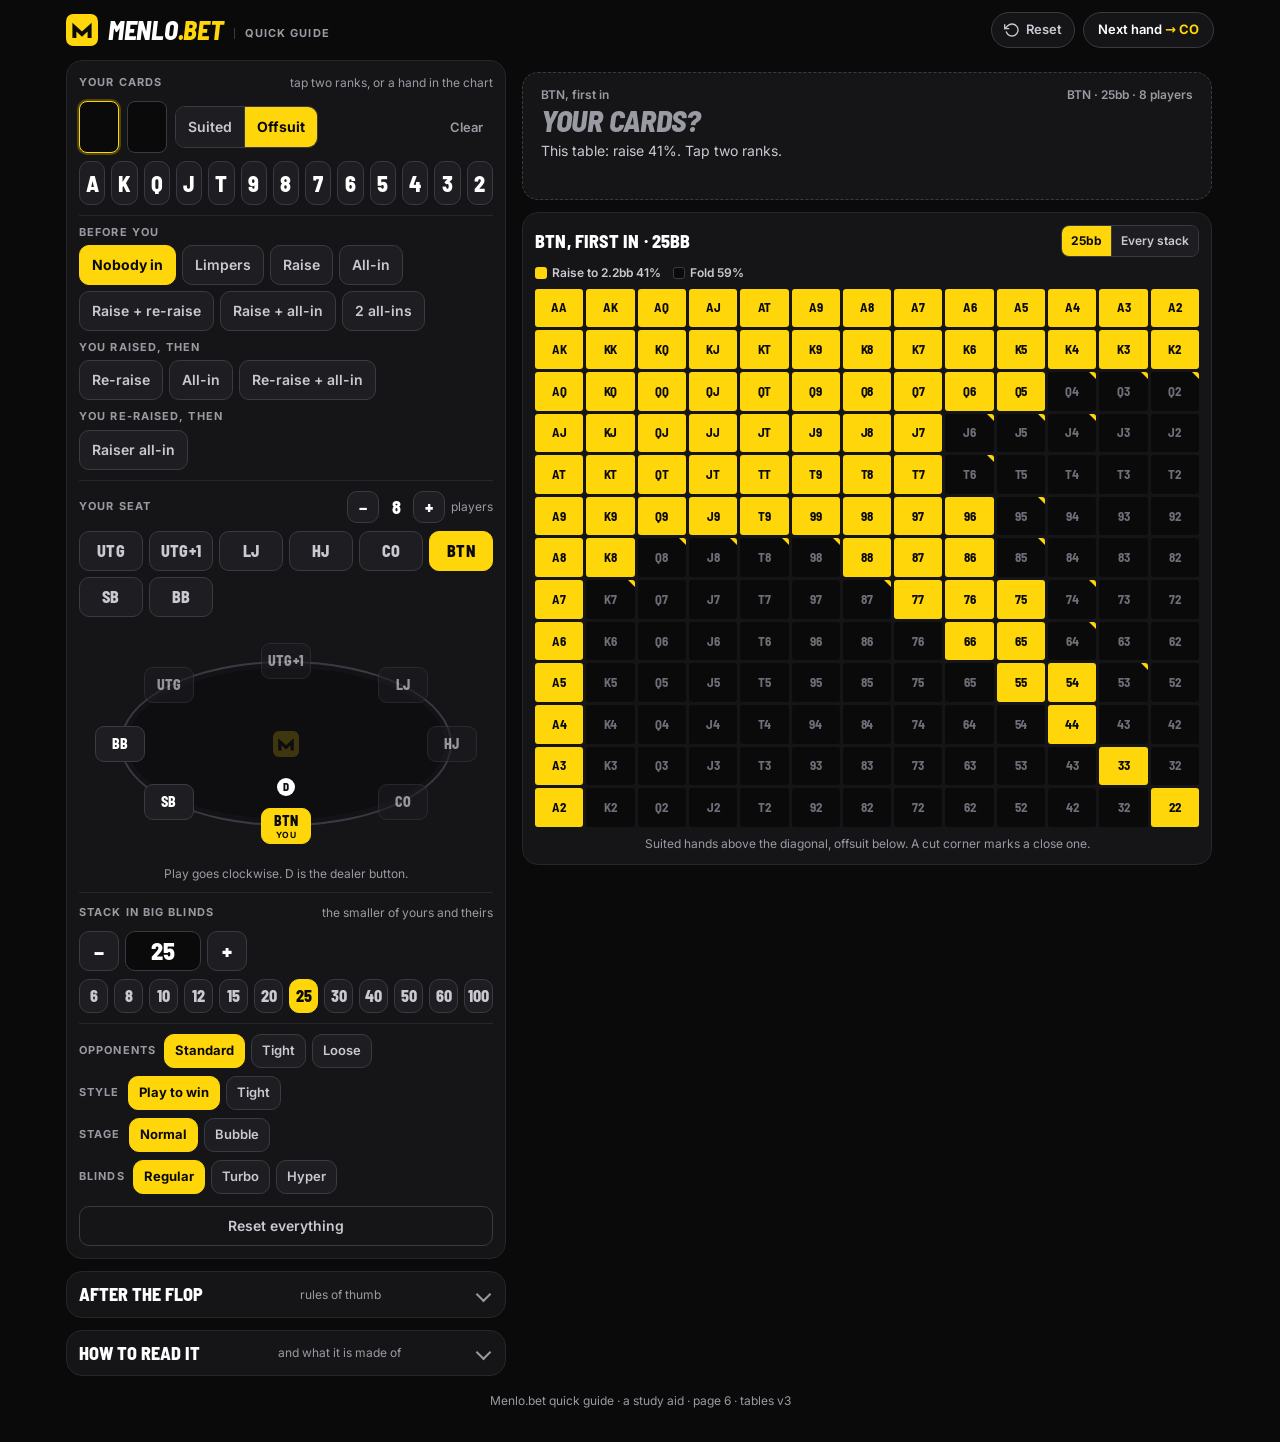
==== commit 6676241b: "Quick guide page 6: turbo and hyper-turbo, and all-ins of 20bb or less solved exactly One set of tab" ====
--- a/guide/index.html
+++ b/guide/index.html
@@ -7,7 +7,7 @@
 <title>Menlo Guide</title>
 <link rel="icon" href="data:image/svg+xml,%3Csvg xmlns='http://www.w3.org/2000/svg' viewBox='0 0 40 40'%3E%3Crect width='40' height='40' rx='9' fill='%23FFD60A'/%3E%3Cpath d='M8 30V11l12 11 12-11v19h-5V22l-7 6.5L13 22v8z' fill='%230A0A0B'/%3E%3C/svg%3E">
 <link rel="stylesheet" href="fonts.css">
-<link rel="stylesheet" href="guide.css?v=5">
+<link rel="stylesheet" href="guide.css?v=6">
 </head>
 <body>
 <!-- The quick guide: seat, stack, cards, what happened -> the play, read from tables (data.js).
@@ -16,7 +16,7 @@
 <noscript>The quick guide needs JavaScript.</noscript>
 <!-- The numbers are the page's (guide.js, guide.css) and the tables' (data.js): a browser that kept an
      older copy of a file asks for the new one when its number changes. -->
-<script src="data.js?v=2"></script>
-<script src="guide.js?v=5"></script>
+<script src="data.js?v=3"></script>
+<script src="guide.js?v=6"></script>
 </body>
 </html>
--- a/guide/guide.css
+++ b/guide/guide.css
@@ -85,10 +85,13 @@
   .minibar .where{display:inline;margin-left:4px}
 }
 #inputs{order:2}
-#plan{order:3}
-#chart{order:4}
-#post{order:5}
-#notes{order:6}
+#clock{order:3}
+#plan{order:4}
+#strip{order:5}
+#chart{order:6}
+#post{order:7}
+#notes{order:8}
+.cols section:empty{display:none}                 /* a part with nothing to say takes no room, and no gap */
 
 .card{background:var(--panel);border:1px solid var(--line);border-radius:var(--r-card);padding:12px}
 .card > .eyebrow:first-child{margin-bottom:10px}
@@ -205,6 +208,28 @@
 .planrow .go{width:8px;height:8px;border-right:2px solid var(--grey);border-top:2px solid var(--grey);transform:rotate(45deg);flex:none}
 .plan .rule{font-size:13px;color:var(--soft);padding:2px 2px 0}
 
+/* ---------- 7b. The blinds clock, and one hand at every stack ---------- */
+.clock .steps{display:flex;align-items:stretch;gap:8px}
+.clock .step{flex:1 1 0;min-width:0;padding:8px 10px;border-radius:var(--r-in);background:var(--raised);border:1px solid var(--line)}
+.clock .step b{display:block;font:800 26px/1 var(--display);font-variant-numeric:tabular-nums lining-nums}
+.clock .step i{display:block;margin-top:4px;font:600 11px/1.25 var(--body);font-style:normal;color:var(--grey)}
+.clock .step.low{border-color:var(--hot)}
+.clock .step.low b{color:var(--hot)}
+.clock .to{flex:none;align-self:center;width:7px;height:7px;border-right:2px solid var(--grey);border-top:2px solid var(--grey);transform:rotate(45deg)}
+.clock .rule{font-size:13px;color:var(--soft);padding:8px 2px 0}
+.strip .runs{display:flex;flex-wrap:wrap;gap:6px}
+.run{display:flex;align-items:center;gap:8px;min-height:36px;padding:4px 10px 4px 8px;border-radius:var(--r-in);border:1px solid var(--line);background:var(--raised)}
+.run::before{content:"";flex:none;width:10px;height:22px;border-radius:3px;background:var(--ink);border:1px solid var(--line-strong)}
+.run.r::before,.run.rc::before{background:var(--yellow);border-color:var(--yellow)}
+.run.j::before{background:var(--hot);border-color:var(--hot)}
+.run.c::before{background:var(--white);border-color:var(--white)}
+.run.k::before{background:#34343B}
+.run.b::before{background:var(--yellow-deep);border-color:var(--yellow)}
+.run .bbs{font:800 15px/1 var(--display);font-variant-numeric:tabular-nums lining-nums;white-space:nowrap}
+.run .what{font:600 12px/1.2 var(--body);color:var(--soft);white-space:nowrap}
+.run.on{border-color:var(--white)}
+.run.on .what{color:var(--white)}
+
 /* ---------- 8. The chart ---------- */
 .chart .head{display:flex;justify-content:space-between;align-items:baseline;gap:10px;margin-bottom:8px}
 .chart .title{font:800 18px/1.15 var(--display);text-transform:uppercase;letter-spacing:.01em}
@@ -230,6 +255,27 @@
 .legend i.k{background:#34343B}.legend i.b{background:var(--yellow-deep);border:1px solid var(--yellow)}
 .legend i.f{background:var(--ink);border:1px solid var(--line-strong)}.legend i.rc{background:var(--yellow);box-shadow:inset 0 -3px 0 var(--hot)}
 .chart .foot{margin-top:8px}
+/* the chart of one stack, or the sheet of every stack: a switch in the head of the card */
+.chart .head{align-items:center}
+.mode{flex:none;display:inline-flex;border-radius:8px;overflow:hidden;border:1px solid var(--line-strong)}
+.mode button{min-height:30px;padding:0 9px;font:600 12px/1 var(--body);color:var(--soft);background:var(--raised);white-space:nowrap}
+.mode button + button{border-left:1px solid var(--line-strong)}
+.mode button.on{background:var(--yellow);color:var(--ink);font-weight:700}
+/* the sheet: the deepest stack at which a hand goes in, darker for the shallow ones */
+.cell.num{display:flex;flex-direction:column;align-items:center;justify-content:center;gap:1px;font-size:10.5px;font-variant-numeric:tabular-nums lining-nums}
+.cell.num i{font:600 7px/1 var(--body);font-style:normal;opacity:.75;letter-spacing:0}
+.cell.s0{background:var(--ink);color:#6E6E78}
+.cell.s1,.legend i.s1{background:#3A1D15}.cell.s1{color:var(--soft)}
+.cell.s2,.legend i.s2{background:#5C2A1C}.cell.s2{color:var(--white)}
+.cell.s3,.legend i.s3{background:#8A3B25}.cell.s3{color:var(--white)}
+.cell.s4,.legend i.s4{background:#B84C30}.cell.s4{color:var(--white)}
+.cell.s5,.legend i.s5{background:#E05D3D}.cell.s5{color:var(--ink)}
+.cell.s6,.legend i.s6{background:var(--yellow)}.cell.s6{color:var(--ink)}
+.cell.gap::after{content:"";position:absolute;top:2px;right:2px;width:4px;height:4px;border-radius:50%;background:currentColor}
+.cell.num.more{box-shadow:inset 0 -3px 0 var(--yellow)}
+.cell.num.more.me{box-shadow:inset 0 -3px 0 var(--yellow),0 0 0 2px var(--ink),0 0 0 4px var(--white)}
+.legend i.more{background:var(--ink);border:1px solid var(--line-strong);box-shadow:inset 0 -3px 0 var(--yellow)}
+.legend.bands{margin:8px 0 0}
 
 /* ---------- 9. After the flop ---------- */
 .post summary,.notes summary{cursor:pointer;list-style:none;display:flex;align-items:center;justify-content:space-between;gap:10px}
@@ -266,6 +312,8 @@
   .clear:hover{color:var(--white)}
   .key:hover{border-color:var(--grey)}
   button.planrow:hover{border-color:var(--grey)}
+  .run:hover{border-color:var(--grey)}
+  .mode button:not(.on):hover{color:var(--white)}
   .reset:hover,.resetall:hover{border-color:var(--white);color:var(--white)}
   .reset.undo:hover,.resetall.undo:hover{border-color:var(--yellow);color:var(--yellow)}
   button.pod.can:hover{border-color:var(--white);opacity:1}
@@ -287,6 +335,8 @@
   .key.back{display:none}
   .presets{grid-template-columns:repeat(12,1fr)}
   .cell{font-size:12px}
+  .cell.num{font-size:12px}
+  .cell.num i{font-size:8px}
 }
 @media (min-width:960px){
   html{scroll-padding-top:calc(72px + env(safe-area-inset-top,0px))}
@@ -304,6 +354,8 @@
   .slab .size{font-size:28px}
   .slab .why{font-size:14px}
   .cell{font-size:13px;aspect-ratio:1/.8}
+  .cell.num{font-size:13px}
+  .cell.num i{font-size:9px}
   .grid{gap:3px}
   .plan .rows{display:grid;grid-template-columns:1fr 1fr}        /* two side by side: the chart keeps its place in the window */
 }
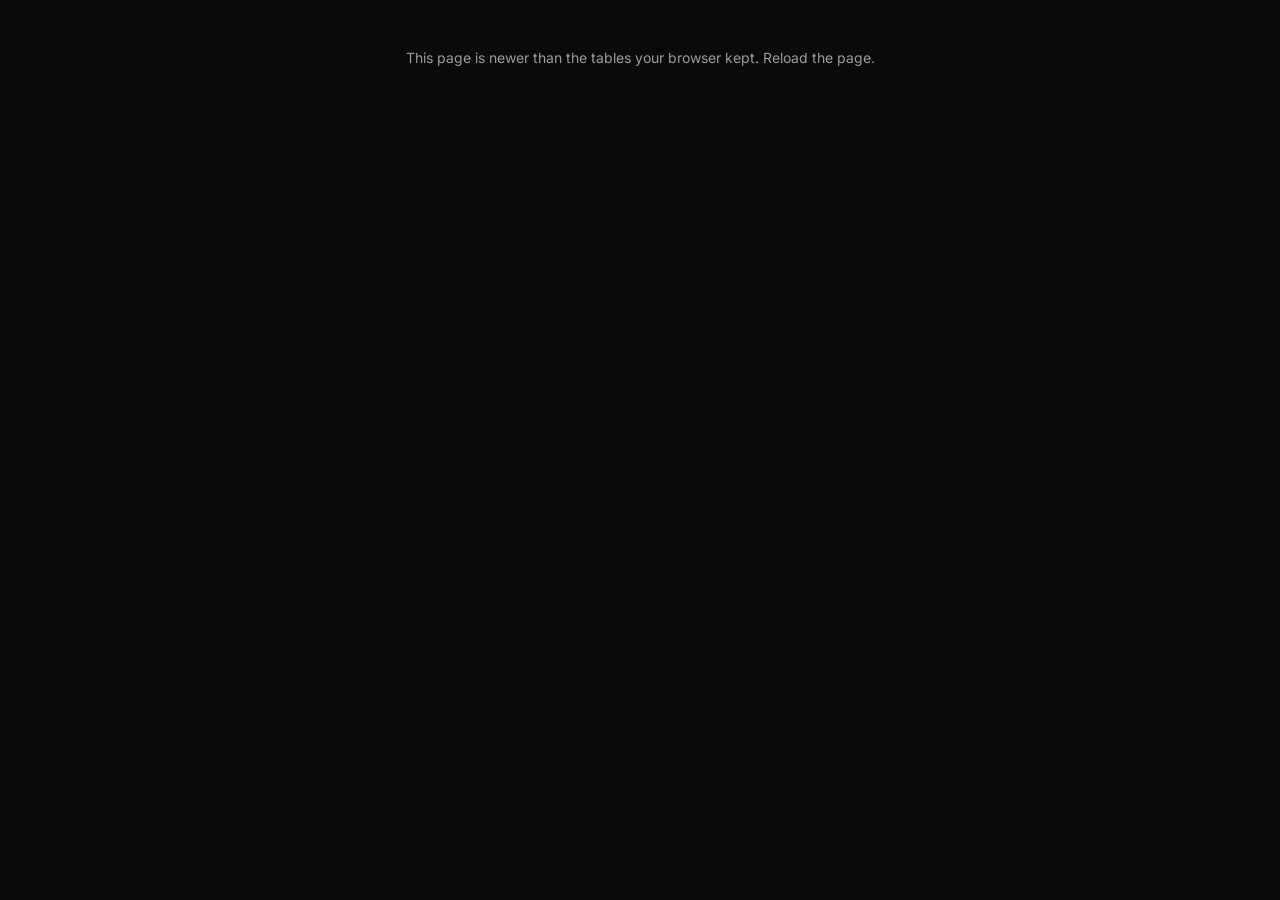
==== commit b5738327: "Ante of every player, work in progress: tables of 3 to 6 players solved and kept packed, the page's " ====
--- a/guide/index.html
+++ b/guide/index.html
@@ -7,7 +7,7 @@
 <title>Menlo Guide</title>
 <link rel="icon" href="data:image/svg+xml,%3Csvg xmlns='http://www.w3.org/2000/svg' viewBox='0 0 40 40'%3E%3Crect width='40' height='40' rx='9' fill='%23FFD60A'/%3E%3Cpath d='M8 30V11l12 11 12-11v19h-5V22l-7 6.5L13 22v8z' fill='%230A0A0B'/%3E%3C/svg%3E">
 <link rel="stylesheet" href="fonts.css">
-<link rel="stylesheet" href="guide.css?v=6">
+<link rel="stylesheet" href="guide.css?v=7">
 </head>
 <body>
 <!-- The quick guide: seat, stack, cards, what happened -> the play, read from tables (data.js).
@@ -16,7 +16,7 @@
 <noscript>The quick guide needs JavaScript.</noscript>
 <!-- The numbers are the page's (guide.js, guide.css) and the tables' (data.js): a browser that kept an
      older copy of a file asks for the new one when its number changes. -->
-<script src="data.js?v=3"></script>
-<script src="guide.js?v=6"></script>
+<script src="data.js?v=4"></script>
+<script src="guide.js?v=7"></script>
 </body>
 </html>
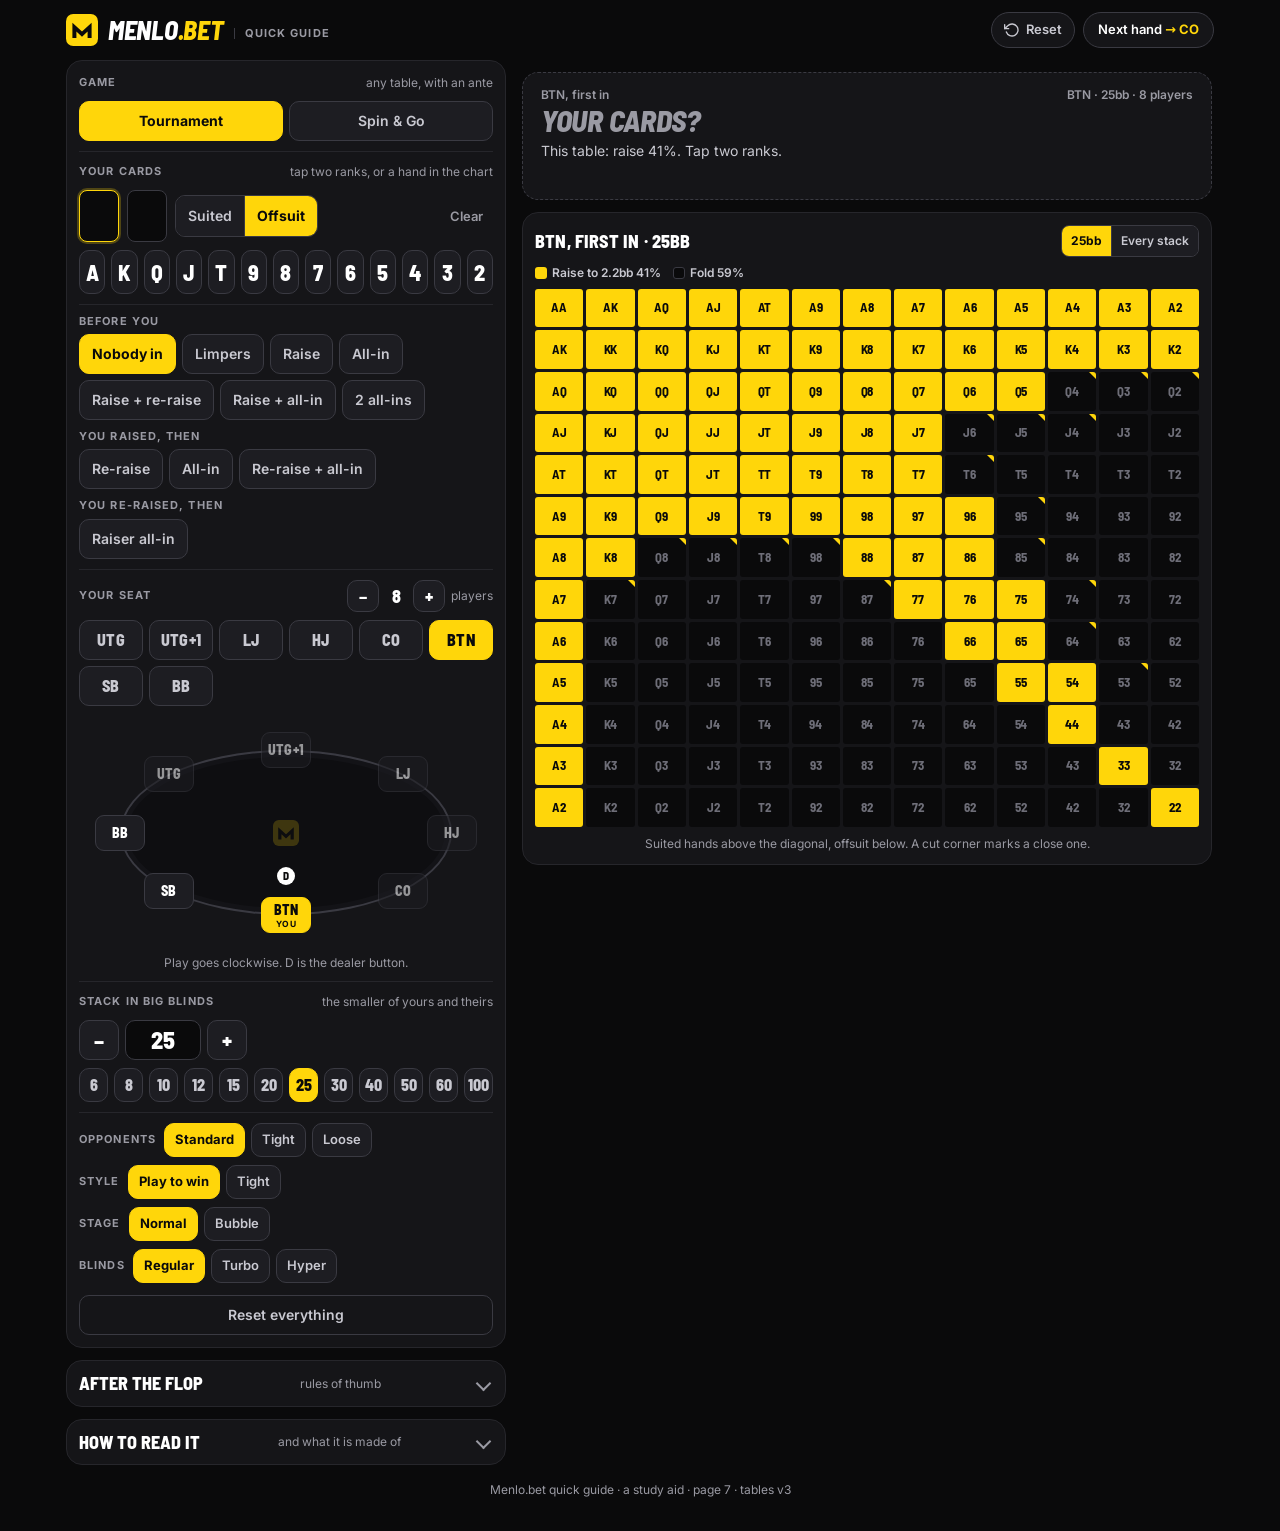
==== commit d53eec57: "Spin & Go: spin-only three-handed rules, gentler Tight opponents (work in progress) The wider re-rai" ====
--- a/guide/index.html
+++ b/guide/index.html
@@ -16,7 +16,7 @@
 <noscript>The quick guide needs JavaScript.</noscript>
 <!-- The numbers are the page's (guide.js, guide.css) and the tables' (data.js): a browser that kept an
      older copy of a file asks for the new one when its number changes. -->
-<script src="data.js?v=4"></script>
+<script src="data.js?v=3"></script>
 <script src="guide.js?v=7"></script>
 </body>
 </html>
--- a/guide/guide.css
+++ b/guide/guide.css
@@ -179,6 +179,22 @@
 .stack input:focus{border-color:var(--yellow)}
 .presets{display:grid;grid-template-columns:repeat(6,1fr);gap:6px;margin-top:8px}
 .presets .chip{min-width:0;padding:0;font:800 16px/1 var(--display)}
+/* A spin: every seat's stack, one row each; the buttons under them set the row that is marked. */
+.sstacks{display:grid;gap:6px}
+.srow{display:flex;align-items:center;justify-content:space-between;gap:10px;padding:4px 4px 4px 0;border-radius:var(--r-in);border:1px solid transparent}
+.srow.on{border-color:var(--yellow-deep);background:var(--yellow-wash)}
+.sname{flex:1;min-height:40px;padding:0 10px;text-align:left;font:800 18px/1 var(--display);letter-spacing:.01em;color:var(--white);
+  display:flex;align-items:center;gap:8px}
+.sname i{font:700 10px/1 var(--body);font-style:normal;letter-spacing:.06em;text-transform:uppercase;color:var(--ink);background:var(--yellow);
+  padding:3px 6px;border-radius:5px}
+.srow input{width:76px;height:40px;border-radius:var(--r-in);border:1px solid var(--line-strong);background:var(--ink);
+  text-align:center;font:800 22px/1 var(--display);color:var(--white);-moz-appearance:textfield;appearance:textfield}
+.srow input::-webkit-outer-spin-button,.srow input::-webkit-inner-spin-button{-webkit-appearance:none;margin:0}
+.srow input:focus{border-color:var(--yellow)}
+.field.game .chips .chip{flex:1}
+.pod u{text-decoration:none;font:700 10.5px/1 var(--body);color:var(--soft)}
+.pod.you u,.pod.raised u,.pod.reraised u{color:var(--ink)}
+.map .pod:has(u){height:44px}
 
 .cardsrow{display:flex;align-items:center;gap:8px;flex-wrap:wrap}
 .slot{width:40px;height:52px;border-radius:8px;border:1px solid var(--line-strong);background:var(--ink);display:grid;place-items:center;
@@ -334,6 +350,7 @@
   .key{height:44px;font-size:22px}
   .key.back{display:none}
   .presets{grid-template-columns:repeat(12,1fr)}
+  .sstacks + .presets{grid-template-columns:repeat(11,1fr)}
   .cell{font-size:12px}
   .cell.num{font-size:12px}
   .cell.num i{font-size:8px}
